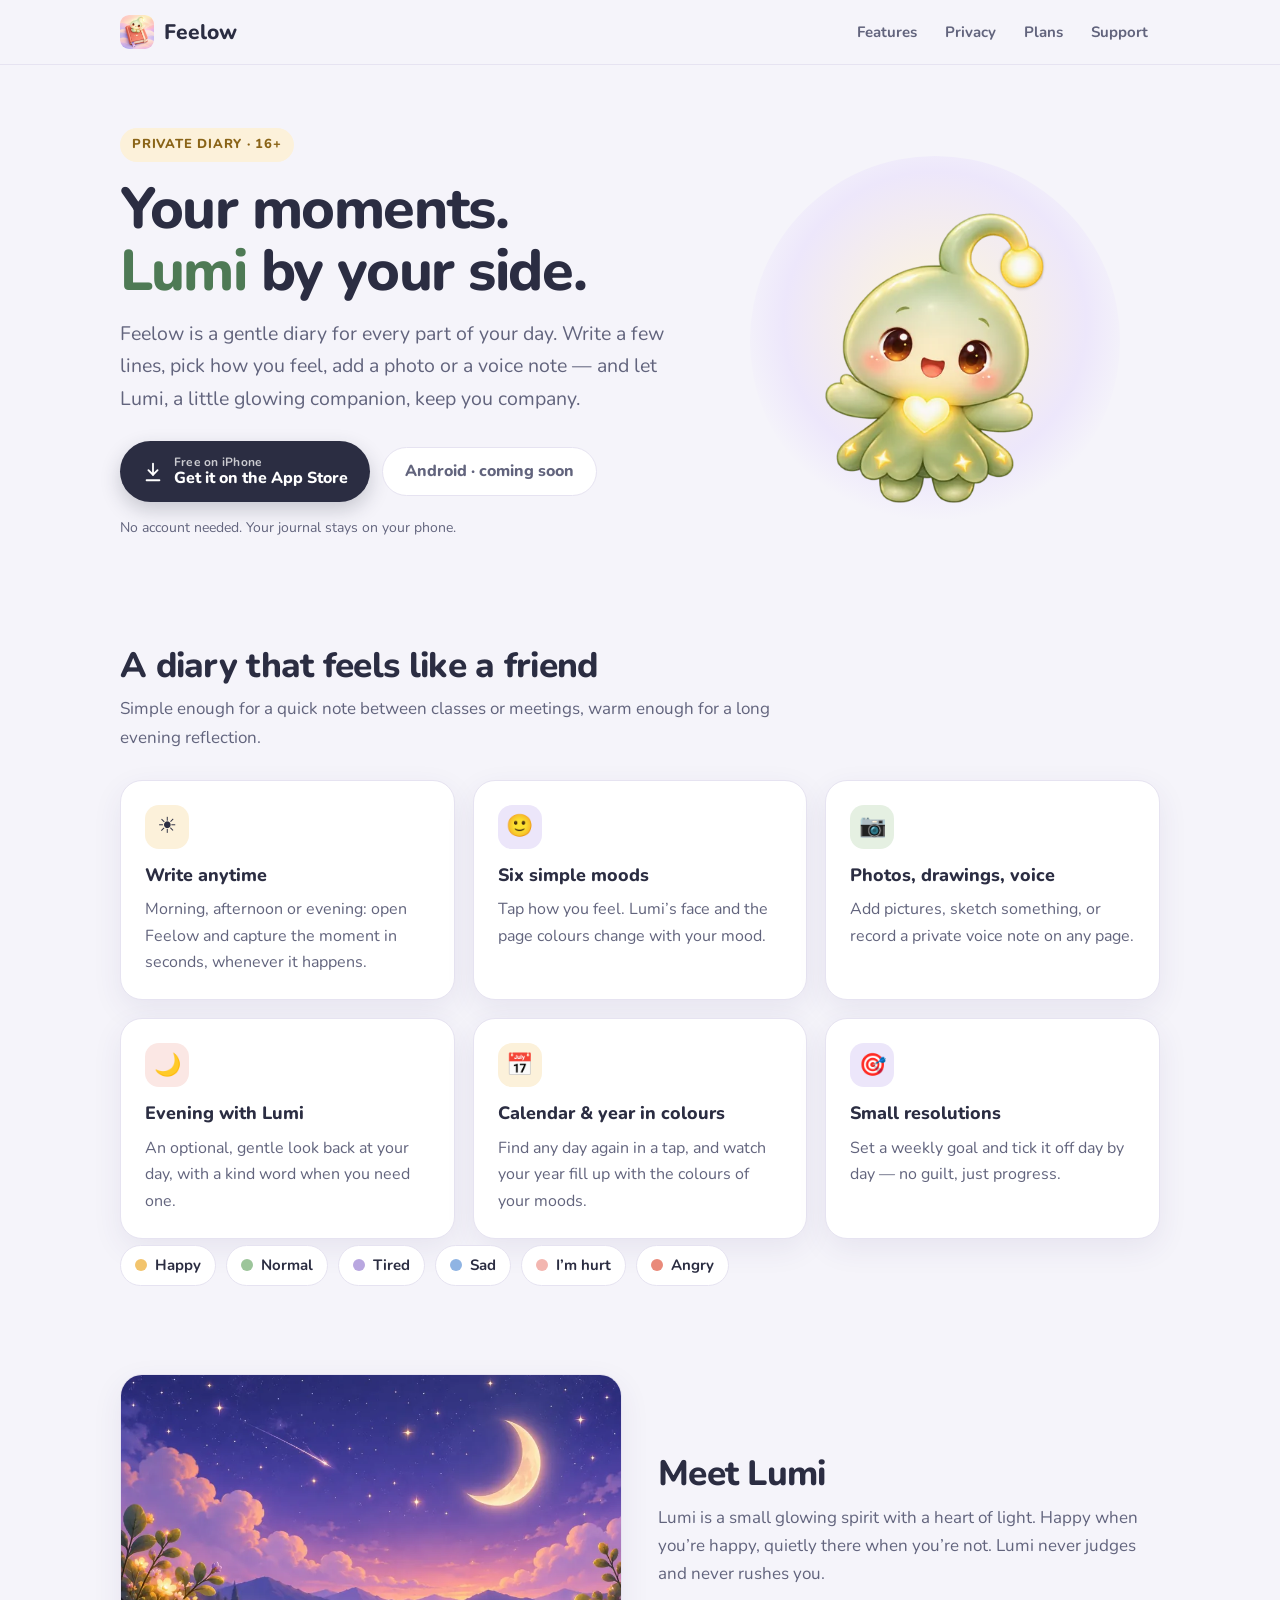
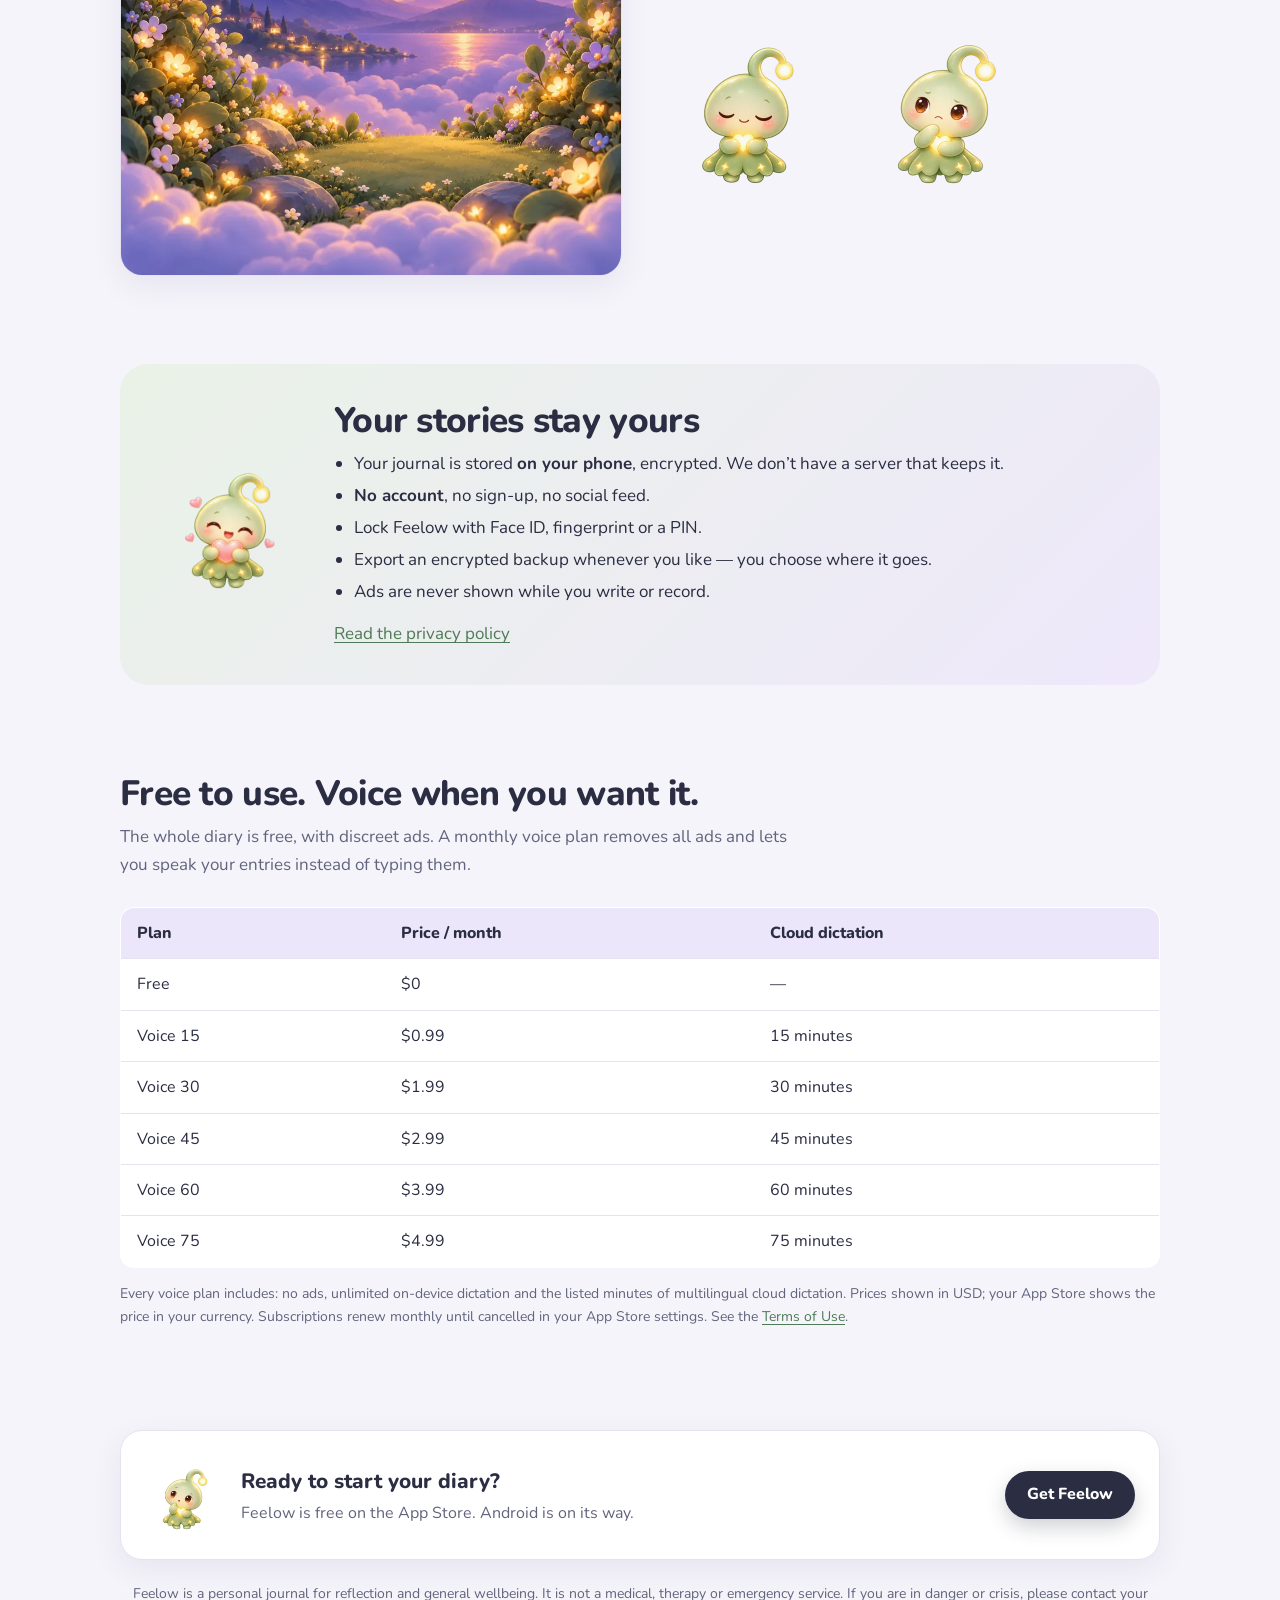
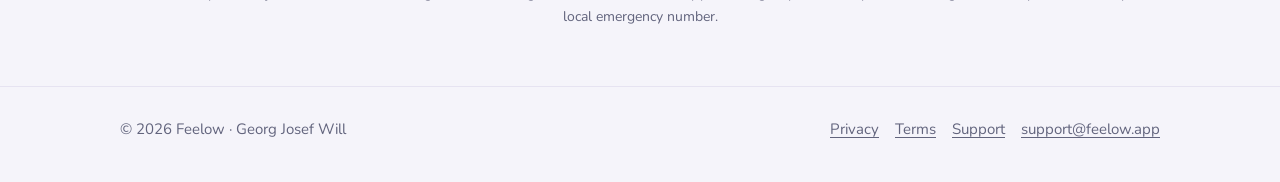
==== index.html @ 4b8e2bd8 "feat: Feelow website v1 (home, privacy, terms, support, app-ads.txt) Co-Authored-By: Claude Opus 5.5" ====
<!doctype html>
<html lang="en">
<head>
<meta charset="utf-8">
<meta name="viewport" content="width=device-width, initial-scale=1">
<title>Feelow — Private diary & mood journal with Lumi</title>
<meta name="description" content="Feelow is a gentle, private diary for iPhone. Write your day, pick your mood, add photos and voice notes — with Lumi, a little glowing companion. Your journal stays on your phone, encrypted.">
<link rel="canonical" href="https://feelow.app/">
<meta name="apple-itunes-app" content="app-id=6824193164">
<meta property="og:type" content="website">
<meta property="og:title" content="Feelow — Your moments. Lumi by your side.">
<meta property="og:description" content="A gentle, private diary and mood journal. Your journal stays on your phone, encrypted.">
<meta property="og:url" content="https://feelow.app/">
<meta property="og:image" content="https://feelow.app/assets/img/og-image.png">
<meta name="twitter:card" content="summary_large_image">
<meta name="theme-color" content="#F5F4FA">
<link rel="icon" type="image/png" sizes="32x32" href="/assets/img/favicon-32.png">
<link rel="icon" type="image/png" sizes="64x64" href="/assets/img/favicon-64.png">
<link rel="apple-touch-icon" href="/assets/img/apple-touch-icon.png">
<link rel="preload" href="/assets/fonts/Nunito-800.ttf" as="font" type="font/ttf" crossorigin>
<link rel="stylesheet" href="/assets/css/site.css">
</head>
<body>
<header class="site-header">
  <div class="wrap">
    <a class="brand" href="/"><img src="/assets/img/icon-256.webp" alt="" width="34" height="34">Feelow</a>
    <nav class="nav" aria-label="Main">
      <a href="/#features">Features</a>
      <a href="/#privacy">Privacy</a>
      <a href="/#plans">Plans</a>
      <a href="/support/">Support</a>
    </nav>
  </div>
</header>

<main>
  <section class="hero">
    <div class="wrap">
      <div>
        <span class="eyebrow">Private diary · 16+</span>
        <h1>Your moments.<br><em>Lumi</em> by your side.</h1>
        <p class="lead">Feelow is a gentle diary for every part of your day. Write a few lines, pick how you feel, add a photo or a voice note — and let Lumi, a little glowing companion, keep you company.</p>
        <div class="cta-row">
          <a class="btn btn-primary" href="https://apps.apple.com/app/feelow/id6824193164" rel="noopener">
            <svg viewBox="0 0 24 24" fill="none" stroke="currentColor" stroke-width="2" stroke-linecap="round" stroke-linejoin="round" aria-hidden="true"><path d="M12 3v12"/><path d="m7 10 5 5 5-5"/><path d="M5 21h14"/></svg>
            <span><small>Free on iPhone</small>Get it on the App Store</span>
          </a>
          <span class="btn btn-ghost" aria-label="Android version coming soon">Android · coming soon</span>
        </div>
        <p class="fine">No account needed. Your journal stays on your phone.</p>
      </div>
      <div class="hero-art" aria-hidden="true">
        <div class="halo"></div>
        <img src="/assets/img/lumi_happy.webp" alt="" width="520" height="520">
      </div>
    </div>
  </section>

  <section id="features">
    <div class="wrap">
      <h2 class="section-title">A diary that feels like a friend</h2>
      <p class="section-sub">Simple enough for a quick note between classes or meetings, warm enough for a long evening reflection.</p>
      <div class="grid grid-3">
        <div class="card"><div class="icon-dot c-honey" aria-hidden="true">☀️</div><h3>Write anytime</h3><p>Morning, afternoon or evening: open Feelow and capture the moment in seconds, whenever it happens.</p></div>
        <div class="card"><div class="icon-dot c-lav" aria-hidden="true">🙂</div><h3>Six simple moods</h3><p>Tap how you feel. Lumi’s face and the page colours change with your mood.</p></div>
        <div class="card"><div class="icon-dot c-sage" aria-hidden="true">📷</div><h3>Photos, drawings, voice</h3><p>Add pictures, sketch something, or record a private voice note on any page.</p></div>
        <div class="card"><div class="icon-dot c-rose" aria-hidden="true">🌙</div><h3>Evening with Lumi</h3><p>An optional, gentle look back at your day, with a kind word when you need one.</p></div>
        <div class="card"><div class="icon-dot c-honey" aria-hidden="true">📅</div><h3>Calendar & year in colours</h3><p>Find any day again in a tap, and watch your year fill up with the colours of your moods.</p></div>
        <div class="card"><div class="icon-dot c-lav" aria-hidden="true">🎯</div><h3>Small resolutions</h3><p>Set a weekly goal and tick it off day by day — no guilt, just progress.</p></div>
      </div>
      <div class="moods" aria-label="The six moods">
        <span class="mood"><i style="background:#F2C46D"></i>Happy</span>
        <span class="mood"><i style="background:#9CC59A"></i>Normal</span>
        <span class="mood"><i style="background:#B9A7E0"></i>Tired</span>
        <span class="mood"><i style="background:#8FB4E3"></i>Sad</span>
        <span class="mood"><i style="background:#F3B6B0"></i>I’m hurt</span>
        <span class="mood"><i style="background:#E98A7A"></i>Angry</span>
      </div>
    </div>
  </section>

  <section>
    <div class="wrap split">
      <div class="scene"><img src="/assets/img/scene_evening_reflection.webp" alt="Illustration of a calm evening scene from the Feelow app" width="900" height="600" loading="lazy"></div>
      <div>
        <h2 class="section-title">Meet Lumi</h2>
        <p class="section-sub">Lumi is a small glowing spirit with a heart of light. Happy when you’re happy, quietly there when you’re not. Lumi never judges and never rushes you.</p>
        <div class="grid grid-2" style="max-width:380px">
          <img src="/assets/img/lumi_calm.webp" alt="Lumi looking calm" width="180" height="180" loading="lazy">
          <img src="/assets/img/lumi_thinking.webp" alt="Lumi thinking" width="180" height="180" loading="lazy">
        </div>
      </div>
    </div>
  </section>

  <section id="privacy">
    <div class="wrap">
      <div class="privacy-band">
        <img src="/assets/img/lumi_heart.webp" alt="" width="150" height="150" loading="lazy">
        <div>
          <h2 class="section-title">Your stories stay yours</h2>
          <ul>
            <li>Your journal is stored <strong>on your phone</strong>, encrypted. We don’t have a server that keeps it.</li>
            <li><strong>No account</strong>, no sign-up, no social feed.</li>
            <li>Lock Feelow with Face ID, fingerprint or a PIN.</li>
            <li>Export an encrypted backup whenever you like — you choose where it goes.</li>
            <li>Ads are never shown while you write or record.</li>
          </ul>
          <p style="margin:14px 0 0"><a href="/privacy/">Read the privacy policy</a></p>
        </div>
      </div>
    </div>
  </section>

  <section id="plans">
    <div class="wrap">
      <h2 class="section-title">Free to use. Voice when you want it.</h2>
      <p class="section-sub">The whole diary is free, with discreet ads. A monthly voice plan removes all ads and lets you speak your entries instead of typing them.</p>
      <div class="plans">
        <table>
          <thead><tr><th>Plan</th><th>Price / month</th><th>Cloud dictation</th></tr></thead>
          <tbody>
            <tr><td>Free</td><td>$0</td><td>—</td></tr>
            <tr><td>Voice 15</td><td>$0.99</td><td>15 minutes</td></tr>
            <tr><td>Voice 30</td><td>$1.99</td><td>30 minutes</td></tr>
            <tr><td>Voice 45</td><td>$2.99</td><td>45 minutes</td></tr>
            <tr><td>Voice 60</td><td>$3.99</td><td>60 minutes</td></tr>
            <tr><td>Voice 75</td><td>$4.99</td><td>75 minutes</td></tr>
          </tbody>
        </table>
      </div>
      <p class="fine">Every voice plan includes: no ads, unlimited on-device dictation and the listed minutes of multilingual cloud dictation. Prices shown in USD; your App Store shows the price in your currency. Subscriptions renew monthly until cancelled in your App Store settings. See the <a href="/terms/">Terms of Use</a>.</p>
    </div>
  </section>

  <section>
    <div class="wrap">
      <div class="card" style="display:flex;flex-wrap:wrap;gap:20px;align-items:center;justify-content:space-between">
        <div style="display:flex;gap:16px;align-items:center">
          <img src="/assets/img/lumi_curious.webp" alt="" width="80" height="80" loading="lazy" style="width:80px">
          <div><h2 style="margin:0;font-size:1.3rem;font-weight:800">Ready to start your diary?</h2><p style="margin:2px 0 0;color:var(--muted)">Feelow is free on the App Store. Android is on its way.</p></div>
        </div>
        <a class="btn btn-primary" href="https://apps.apple.com/app/feelow/id6824193164" rel="noopener">Get Feelow</a>
      </div>
      <p class="fine" style="text-align:center;margin-top:22px">Feelow is a personal journal for reflection and general wellbeing. It is not a medical, therapy or emergency service. If you are in danger or crisis, please contact your local emergency number.</p>
    </div>
  </section>
</main>

<footer class="site-footer">
  <div class="wrap">
    <span>© 2026 Feelow · Georg Josef Will</span>
    <nav aria-label="Footer">
      <a href="/privacy/">Privacy</a>
      <a href="/terms/">Terms</a>
      <a href="/support/">Support</a>
      <a href="mailto:support@feelow.app">support@feelow.app</a>
    </nav>
  </div>
</footer>
</body>
</html>
---- assets/css/site.css ----
@font-face{font-family:"Nunito";src:url("../fonts/Nunito-400.ttf") format("truetype");font-weight:400;font-display:swap}
@font-face{font-family:"Nunito";src:url("../fonts/Nunito-700.ttf") format("truetype");font-weight:700;font-display:swap}
@font-face{font-family:"Nunito";src:url("../fonts/Nunito-800.ttf") format("truetype");font-weight:800;font-display:swap}

:root{
  --bg:#F5F4FA; --surface:#FFFFFF; --ink:#2B2D42; --muted:#62647D; --line:#E6E3F1;
  --sage:#7FA77A; --sage-deep:#4E7A55; --lavender:#B9A7E0; --lavender-soft:#ECE6FA;
  --honey:#F2C46D; --honey-soft:#FCF1DA; --rose:#F3B6B0;
  --radius:22px; --radius-sm:14px;
  --shadow:0 10px 30px rgba(60,52,110,.08);
  color-scheme:light;
}
*{box-sizing:border-box}
html{-webkit-text-size-adjust:100%}
body{margin:0;background:var(--bg);color:var(--ink);font-family:"Nunito",system-ui,-apple-system,"Segoe UI",Roboto,sans-serif;font-size:17px;line-height:1.65}
img{max-width:100%;height:auto;display:block}
a{color:var(--sage-deep);text-underline-offset:3px}
a:hover{color:var(--ink)}
:focus-visible{outline:3px solid var(--lavender);outline-offset:3px;border-radius:6px}
.wrap{max-width:1080px;margin:0 auto;padding:0 20px}

/* header */
.site-header{position:sticky;top:0;z-index:10;background:rgba(245,244,250,.88);backdrop-filter:saturate(1.4) blur(10px);-webkit-backdrop-filter:saturate(1.4) blur(10px);border-bottom:1px solid var(--line)}
.site-header .wrap{display:flex;align-items:center;justify-content:space-between;height:64px;gap:16px}
.brand{display:flex;align-items:center;gap:10px;font-weight:800;font-size:21px;color:var(--ink);text-decoration:none}
.brand img{width:34px;height:34px;border-radius:9px}
.nav{display:flex;gap:4px;flex-wrap:wrap}
.nav a{color:var(--muted);text-decoration:none;font-weight:700;font-size:15px;padding:8px 12px;border-radius:999px}
.nav a:hover,.nav a[aria-current="page"]{background:var(--lavender-soft);color:var(--ink)}

/* buttons */
.btn{display:inline-flex;align-items:center;gap:10px;padding:14px 22px;border-radius:999px;font-weight:800;text-decoration:none;font-size:16px;line-height:1.2;transition:transform .15s ease, box-shadow .15s ease}
.btn:hover{transform:translateY(-1px)}
.btn-primary{background:var(--ink);color:#fff;box-shadow:0 8px 20px rgba(43,45,66,.22)}
.btn-primary:hover{color:#fff}
.btn-primary small{display:block;font-weight:700;font-size:12px;opacity:.75;letter-spacing:.02em}
.btn-ghost{background:var(--surface);color:var(--muted);border:1px solid var(--line);cursor:default}
.btn svg{width:22px;height:22px;flex:none}

/* hero */
.hero{padding:56px 0 40px}
.hero .wrap{display:grid;grid-template-columns:1.1fr .9fr;gap:40px;align-items:center}
.eyebrow{display:inline-block;background:var(--honey-soft);color:#8A6418;font-weight:800;font-size:13px;letter-spacing:.06em;text-transform:uppercase;padding:6px 12px;border-radius:999px}
h1{font-size:clamp(2.2rem,5.4vw,3.6rem);line-height:1.08;letter-spacing:-.025em;margin:16px 0 16px;font-weight:800}
h1 em{font-style:normal;color:var(--sage-deep)}
.lead{font-size:clamp(1.05rem,2vw,1.22rem);color:var(--muted);max-width:34em;margin:0 0 26px}
.cta-row{display:flex;flex-wrap:wrap;gap:12px;align-items:center}
.fine{font-size:14px;color:var(--muted);margin-top:14px}
.hero-art{position:relative;aspect-ratio:1/1;max-width:440px;justify-self:center;width:100%}
.hero-art .halo{position:absolute;inset:8%;border-radius:50%;background:radial-gradient(circle at 50% 45%, #FFF6D9 0%, #EDE7FB 55%, rgba(237,231,251,0) 72%)}
.hero-art img{position:relative;width:86%;margin:7% auto 0;animation:float 6s ease-in-out infinite}
@keyframes float{0%,100%{transform:translateY(0)}50%{transform:translateY(-10px)}}
@media (prefers-reduced-motion:reduce){.hero-art img{animation:none}}

/* sections */
section{padding:44px 0}
.section-title{font-size:clamp(1.6rem,3.4vw,2.2rem);line-height:1.15;letter-spacing:-.02em;margin:0 0 10px;font-weight:800}
.section-sub{color:var(--muted);margin:0 0 28px;max-width:40em}
.grid{display:grid;gap:18px}
.grid-3{grid-template-columns:repeat(3,1fr)}
.grid-2{grid-template-columns:repeat(2,1fr)}
.card{background:var(--surface);border:1px solid var(--line);border-radius:var(--radius);padding:24px;box-shadow:var(--shadow)}
.card h3{margin:12px 0 6px;font-size:1.12rem;font-weight:800}
.card p{margin:0;color:var(--muted);font-size:16px}
.icon-dot{width:44px;height:44px;border-radius:14px;display:grid;place-items:center;font-size:22px}
.c-sage{background:#E5F0E2}.c-lav{background:var(--lavender-soft)}.c-honey{background:var(--honey-soft)}.c-rose{background:#FBE7E4}

.moods{display:flex;flex-wrap:wrap;gap:10px;margin-top:6px}
.mood{display:inline-flex;align-items:center;gap:8px;background:var(--surface);border:1px solid var(--line);border-radius:999px;padding:7px 14px;font-weight:700;font-size:15px}
.mood i{width:12px;height:12px;border-radius:50%;display:inline-block}

.scene{border-radius:var(--radius);overflow:hidden;box-shadow:var(--shadow);border:1px solid var(--line)}
.split{display:grid;grid-template-columns:1fr 1fr;gap:36px;align-items:center}

.privacy-band{background:linear-gradient(135deg,#EAF2E7 0%,#EEE8FB 100%);border-radius:28px;padding:36px;display:grid;grid-template-columns:auto 1fr;gap:28px;align-items:center}
.privacy-band img{width:150px}
.privacy-band ul{margin:10px 0 0;padding-left:20px;color:var(--ink)}
.privacy-band li{margin:4px 0}

.plans{overflow-x:auto;-webkit-overflow-scrolling:touch}
table{width:100%;border-collapse:collapse;background:var(--surface);border-radius:var(--radius-sm);overflow:hidden;border:1px solid var(--line);min-width:420px}
th,td{text-align:left;padding:12px 16px;border-bottom:1px solid var(--line);font-size:16px}
th{background:var(--lavender-soft);font-weight:800}
tr:last-child td{border-bottom:0}

.faq details{background:var(--surface);border:1px solid var(--line);border-radius:var(--radius-sm);padding:16px 20px;margin-bottom:10px}
.faq summary{cursor:pointer;font-weight:800;list-style:none;display:flex;justify-content:space-between;gap:12px}
.faq summary::-webkit-details-marker{display:none}
.faq summary::after{content:"+";font-size:22px;line-height:1;color:var(--muted)}
.faq details[open] summary::after{content:"–"}
.faq details p{margin:10px 0 0;color:var(--muted)}

/* legal / doc pages */
.doc{max-width:820px;margin:32px auto 48px;background:var(--surface);border:1px solid var(--line);border-radius:var(--radius);padding:40px 46px;box-shadow:var(--shadow)}
.doc h1{font-size:clamp(1.8rem,4vw,2.4rem);margin-top:0}
.doc h2{font-size:1.2rem;margin:2.1rem 0 .4rem;color:var(--sage-deep)}
.doc p,.doc li{color:#3B3D55}
.doc .updated{color:var(--muted);font-weight:700;margin-top:-6px}
.callout{background:var(--honey-soft);border-radius:var(--radius-sm);padding:16px 18px;margin:18px 0;color:#5B4614}

/* footer */
.site-footer{border-top:1px solid var(--line);padding:30px 0 40px;color:var(--muted);font-size:15px}
.site-footer .wrap{display:flex;flex-wrap:wrap;justify-content:space-between;gap:14px;align-items:center}
.site-footer nav{display:flex;flex-wrap:wrap;gap:16px}
.site-footer a{color:var(--muted)}

@media (max-width:860px){
  .hero .wrap,.split{grid-template-columns:1fr}
  .hero{padding-top:28px}
  .hero-art{max-width:300px;order:-1}
  .grid-3{grid-template-columns:1fr 1fr}
  .privacy-band{grid-template-columns:1fr;text-align:left;padding:26px}
  .privacy-band img{width:110px}
}
@media (max-width:600px){
  body{font-size:16px}
  .grid-3,.grid-2{grid-template-columns:1fr}
  .site-header .wrap{height:auto;padding-top:10px;padding-bottom:10px;flex-wrap:wrap}
  .nav a{padding:6px 10px;font-size:14px}
  .doc{margin:0;border:0;border-radius:0;padding:26px 18px;box-shadow:none}
  section{padding:32px 0}
}
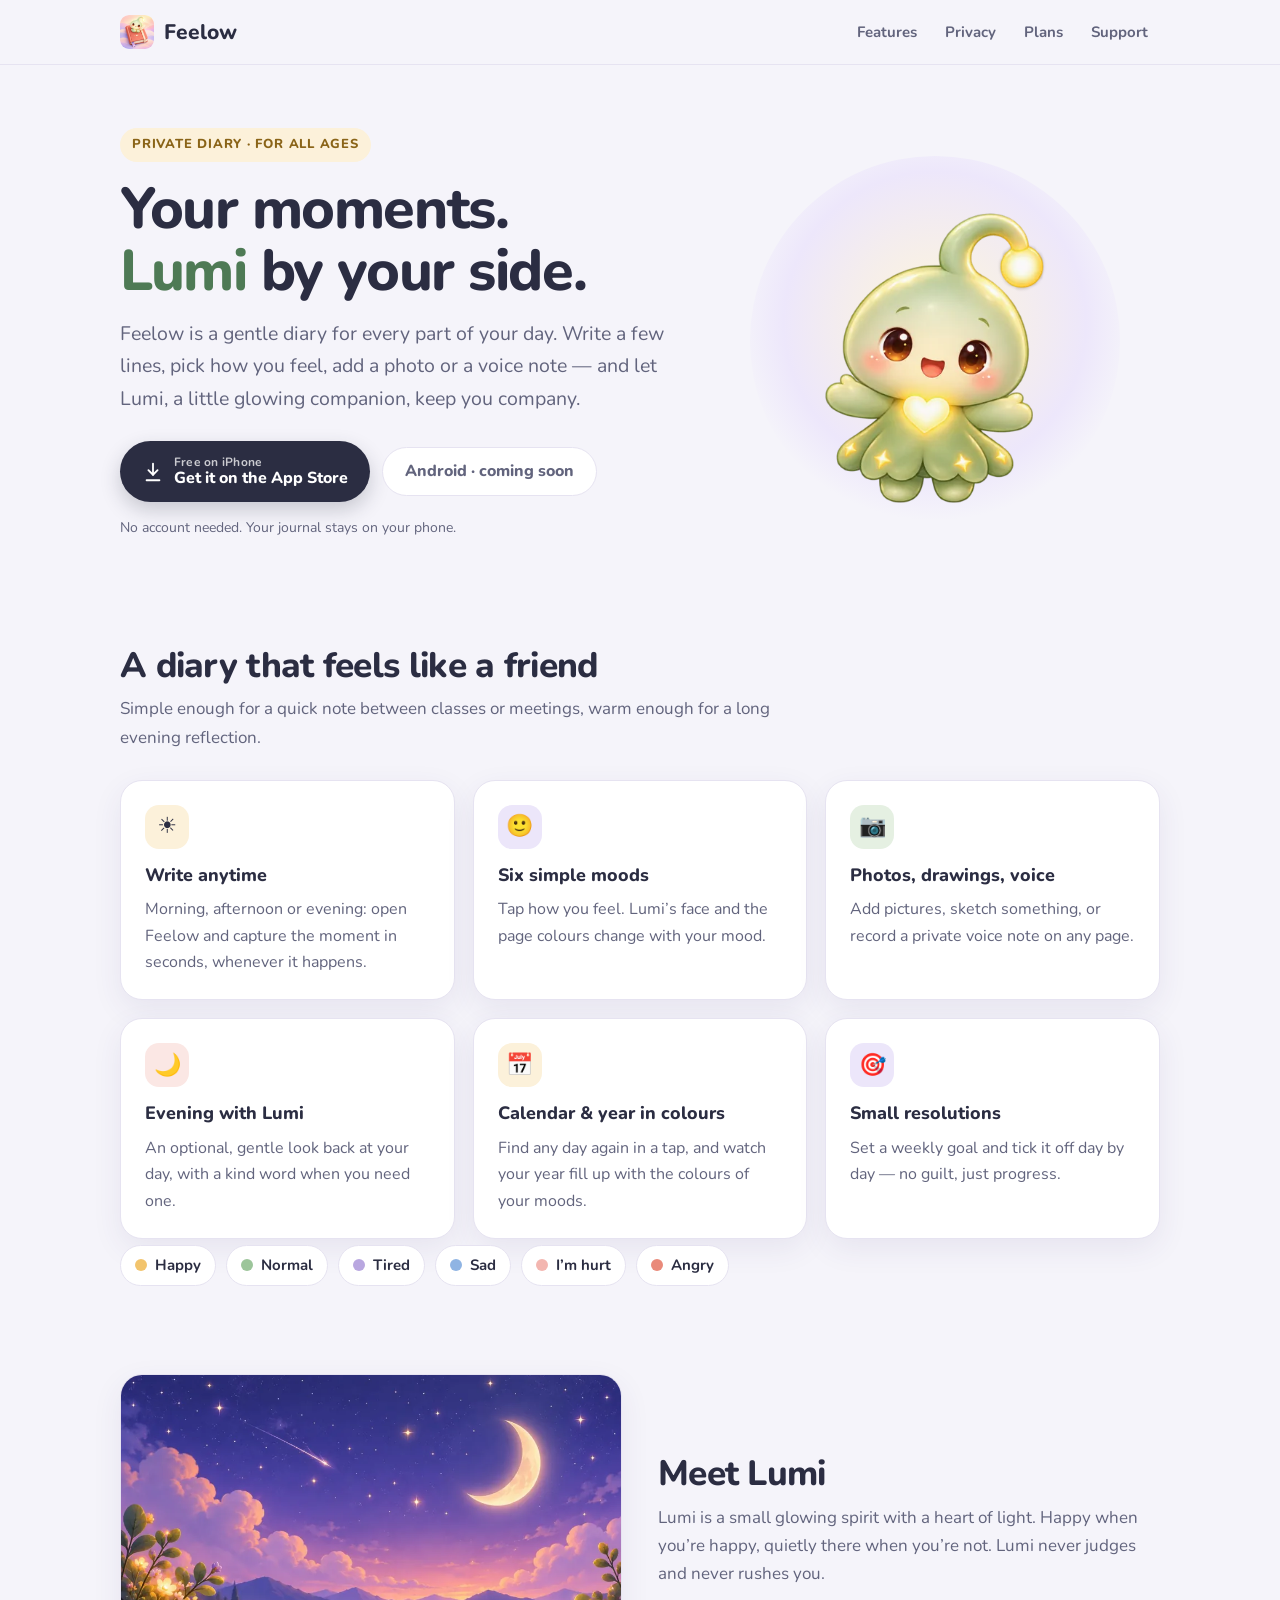
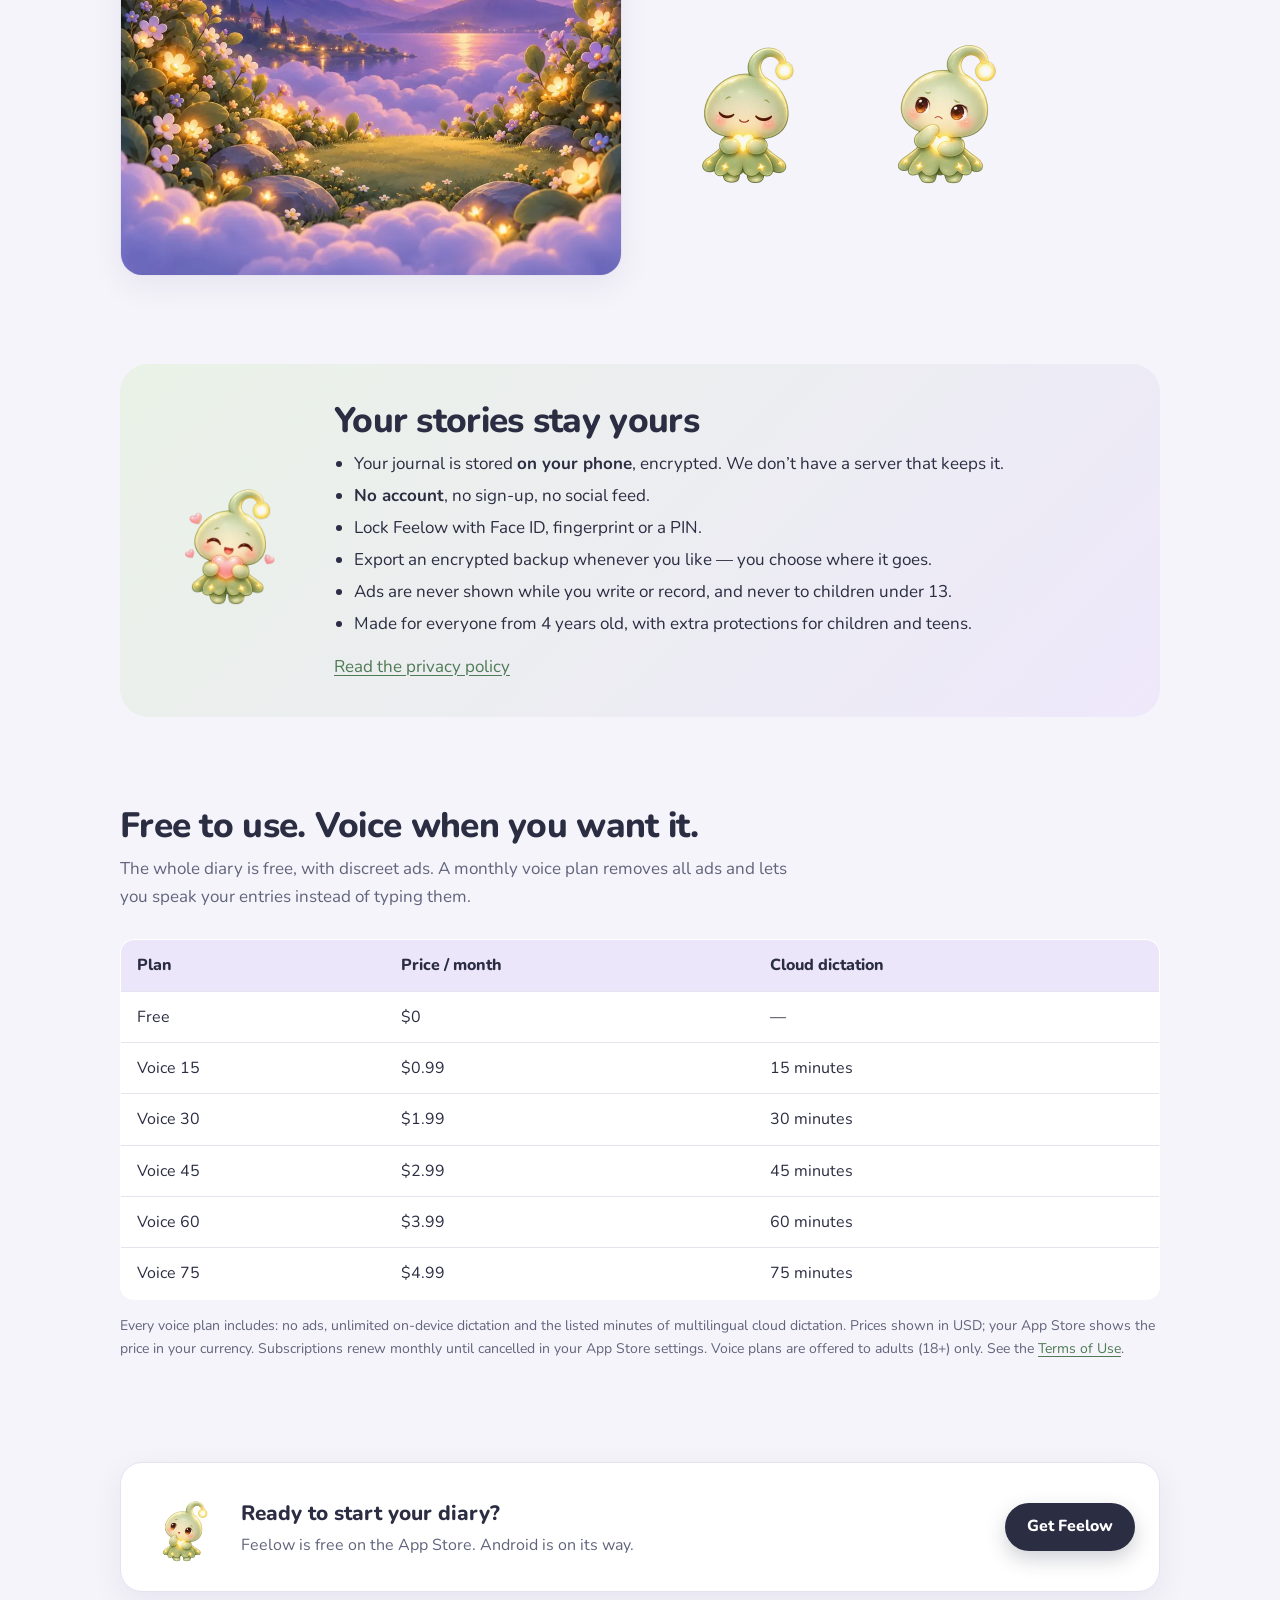
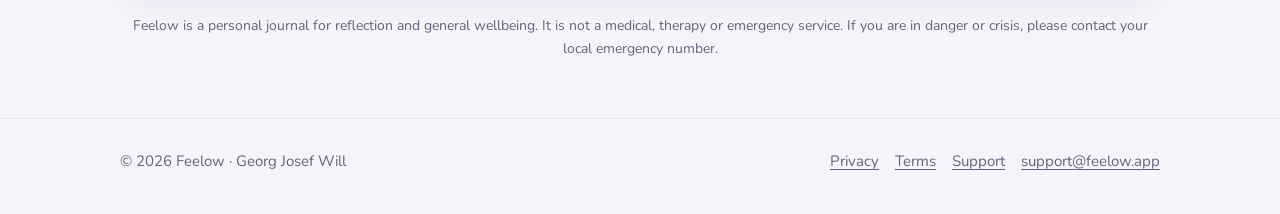
==== commit d4a5d7a7: "DRAFT (not published): Terms and Privacy for Feelow from 4 years old, age protections Pending Georg'" ====
--- a/index.html
+++ b/index.html
@@ -37,7 +37,7 @@
   <section class="hero">
     <div class="wrap">
       <div>
-        <span class="eyebrow">Private diary · 16+</span>
+        <span class="eyebrow">Private diary · For all ages</span>
         <h1>Your moments.<br><em>Lumi</em> by your side.</h1>
         <p class="lead">Feelow is a gentle diary for every part of your day. Write a few lines, pick how you feel, add a photo or a voice note — and let Lumi, a little glowing companion, keep you company.</p>
         <div class="cta-row">
@@ -104,7 +104,8 @@
             <li><strong>No account</strong>, no sign-up, no social feed.</li>
             <li>Lock Feelow with Face ID, fingerprint or a PIN.</li>
             <li>Export an encrypted backup whenever you like — you choose where it goes.</li>
-            <li>Ads are never shown while you write or record.</li>
+            <li>Ads are never shown while you write or record, and never to children under 13.</li>
+            <li>Made for everyone from 4 years old, with extra protections for children and teens.</li>
           </ul>
           <p style="margin:14px 0 0"><a href="/privacy/">Read the privacy policy</a></p>
         </div>
@@ -129,7 +130,7 @@
           </tbody>
         </table>
       </div>
-      <p class="fine">Every voice plan includes: no ads, unlimited on-device dictation and the listed minutes of multilingual cloud dictation. Prices shown in USD; your App Store shows the price in your currency. Subscriptions renew monthly until cancelled in your App Store settings. See the <a href="/terms/">Terms of Use</a>.</p>
+      <p class="fine">Every voice plan includes: no ads, unlimited on-device dictation and the listed minutes of multilingual cloud dictation. Prices shown in USD; your App Store shows the price in your currency. Subscriptions renew monthly until cancelled in your App Store settings. Voice plans are offered to adults (18+) only. See the <a href="/terms/">Terms of Use</a>.</p>
     </div>
   </section>
 
